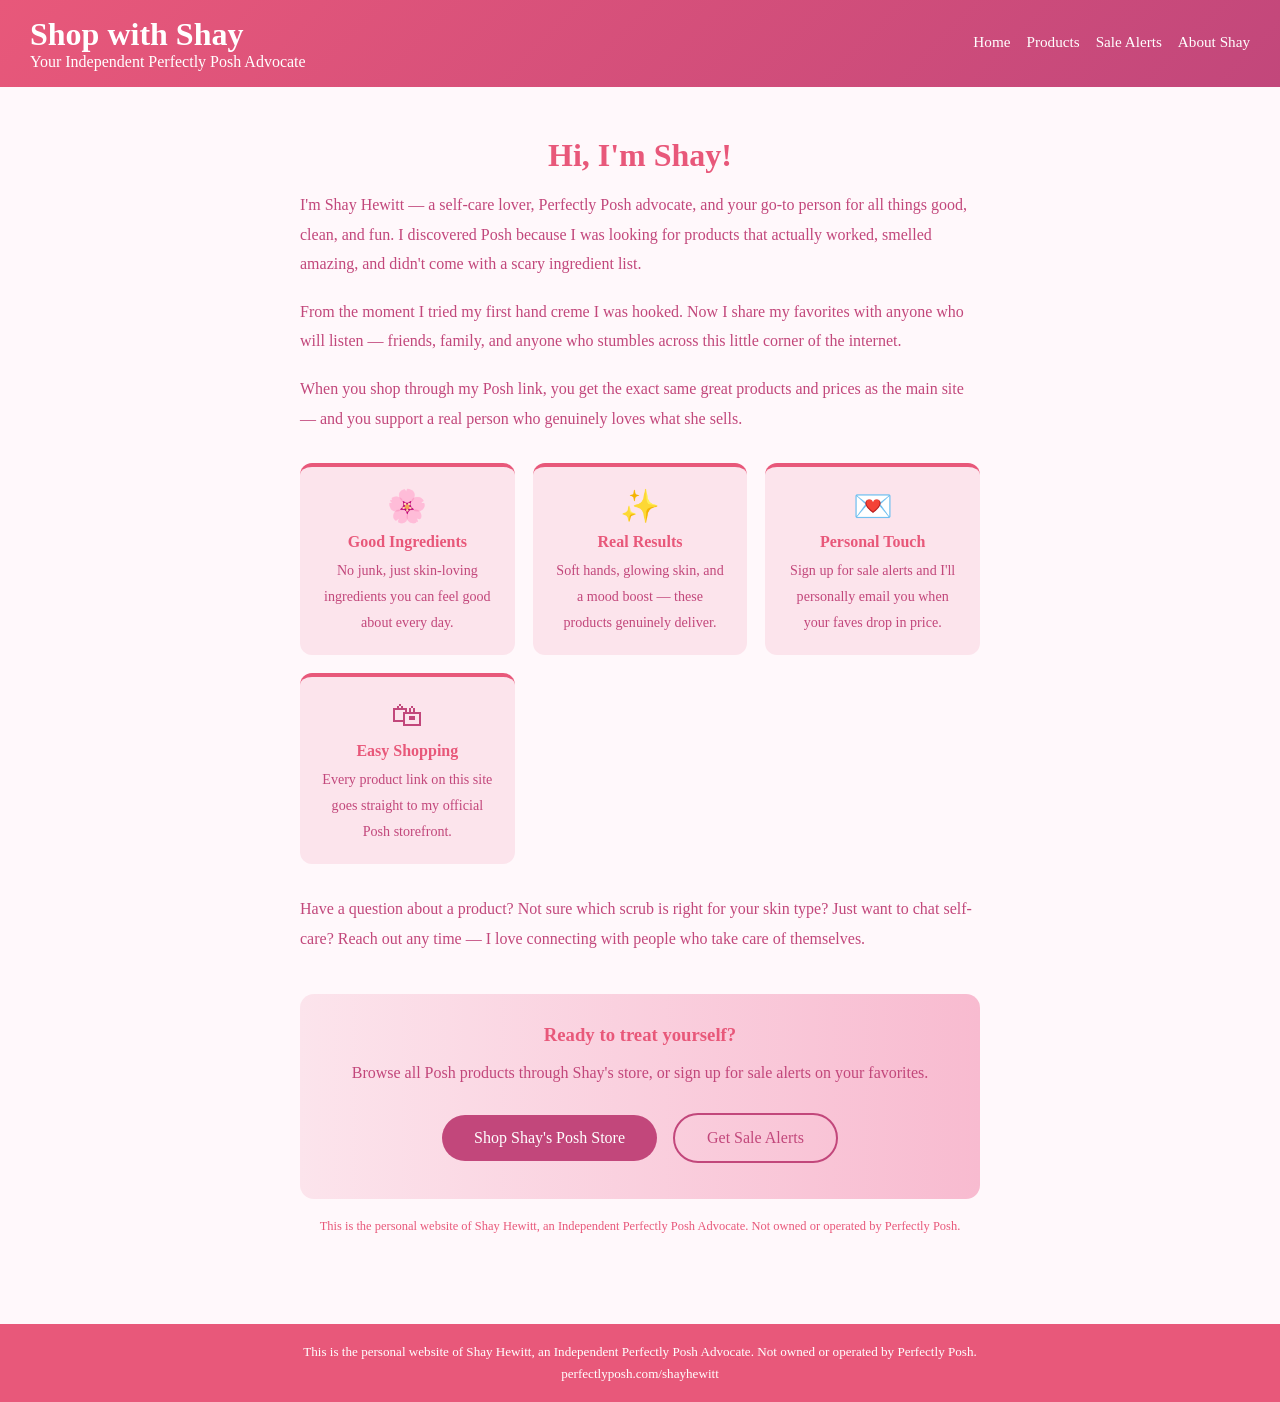
==== about.html @ 061cbfb7 "Add about.html" ====
<!DOCTYPE html>
<html lang="en">
<head>
  <meta charset="UTF-8"/>
  <meta name="viewport" content="width=device-width, initial-scale=1.0"/>
  <title>About Shay – Shop with Shay</title>
  <link rel="stylesheet" href="css/style.css"/>
  <style>
    .about-wrap { max-width:720px; margin:auto; padding:50px 20px; }
    .about-wrap h2 { color:#e8587a; font-size:2rem; margin-bottom:16px; text-align:center; }
    .about-wrap p { color:#c2477b; line-height:1.85; font-size:1rem; margin-bottom:18px; }
    .highlights { display:grid; grid-template-columns:repeat(auto-fit,minmax(200px,1fr)); gap:18px; margin:30px 0; }
    .highlight-box { background:#fce4ec; border-radius:12px; padding:20px; text-align:center; border-top:4px solid #e8587a; }
    .highlight-box .icon { font-size:2rem; margin-bottom:8px; }
    .highlight-box h4 { color:#e8587a; margin-bottom:6px; }
    .highlight-box p { color:#c2477b; font-size:0.88rem; margin:0; }
    .cta-block { background:linear-gradient(to right,#fce4ec,#f8bbd0); border-radius:14px; padding:30px; text-align:center; margin-top:40px; }
    .cta-block h3 { color:#e8587a; margin-bottom:12px; }
    .cta-block p { color:#c2477b; margin-bottom:20px; }
    .cta-block .btn { margin:6px; }
  </style>
</head>
<body>
<header>
  <div><h1>Shop with Shay</h1><p>Your Independent Perfectly Posh Advocate</p></div>
  <nav>
    <a href="index.html">Home</a>
    <a href="products.html">Products</a>
    <a href="alerts.html">Sale Alerts</a>
    <a href="about.html">About Shay</a>
  </nav>
</header>

<div class="about-wrap">
  <h2>Hi, I'm Shay!</h2>
  <p>I'm Shay Hewitt — a self-care lover, Perfectly Posh advocate, and your go-to person for all things good, clean, and fun. I discovered Posh because I was looking for products that actually worked, smelled amazing, and didn't come with a scary ingredient list.</p>
  <p>From the moment I tried my first hand creme I was hooked. Now I share my favorites with anyone who will listen — friends, family, and anyone who stumbles across this little corner of the internet.</p>
  <p>When you shop through my Posh link, you get the exact same great products and prices as the main site — and you support a real person who genuinely loves what she sells.</p>

  <div class="highlights">
    <div class="highlight-box">
      <div class="icon">&#127800;</div>
      <h4>Good Ingredients</h4>
      <p>No junk, just skin-loving ingredients you can feel good about every day.</p>
    </div>
    <div class="highlight-box">
      <div class="icon">&#10024;</div>
      <h4>Real Results</h4>
      <p>Soft hands, glowing skin, and a mood boost — these products genuinely deliver.</p>
    </div>
    <div class="highlight-box">
      <div class="icon">&#128140;</div>
      <h4>Personal Touch</h4>
      <p>Sign up for sale alerts and I'll personally email you when your faves drop in price.</p>
    </div>
    <div class="highlight-box">
      <div class="icon">&#128717;</div>
      <h4>Easy Shopping</h4>
      <p>Every product link on this site goes straight to my official Posh storefront.</p>
    </div>
  </div>

  <p>Have a question about a product? Not sure which scrub is right for your skin type? Just want to chat self-care? Reach out any time — I love connecting with people who take care of themselves.</p>

  <div class="cta-block">
    <h3>Ready to treat yourself?</h3>
    <p>Browse all Posh products through Shay's store, or sign up for sale alerts on your favorites.</p>
    <a class="btn" href="https://perfectlyposh.com/shayhewitt" target="_blank">Shop Shay's Posh Store</a>
    <a class="btn outline" href="alerts.html">Get Sale Alerts</a>
  </div>

  <small class="disclaimer" style="text-align:center;display:block;">
    This is the personal website of Shay Hewitt, an Independent Perfectly Posh Advocate. Not owned or operated by Perfectly Posh.
  </small>
</div>

<footer>
  <p>This is the personal website of Shay Hewitt, an Independent Perfectly Posh Advocate. Not owned or operated by Perfectly Posh.</p>
  <p style="margin-top:6px;"><a href="https://perfectlyposh.com/shayhewitt" target="_blank">perfectlyposh.com/shayhewitt</a></p>
</footer>
</body>
</html>
---- css/style.css ----
* { box-sizing: border-box; margin: 0; padding: 0; }

body {
  font-family: 'Georgia', serif;
  background: #fff8fb;
  color: #c2477b;
}

p, li, small, td, th { color: #c2477b; }
h1, h2, h3, h4, h5, h6 { color: #e8587a; }
a { color: #c2477b; text-decoration: none; }
a:hover { color: #a33568; }

/* Header */
header {
  background: linear-gradient(135deg, #e8587a, #c2477b);
  color: #fff;
  padding: 16px 30px;
  display: flex;
  align-items: center;
  justify-content: space-between;
  flex-wrap: wrap;
  gap: 10px;
}
header h1, header p { color: #fff; }
nav { display: flex; gap: 16px; flex-wrap: wrap; }
nav a {
  color: #fff;
  font-size: 0.95rem;
  border-bottom: 2px solid transparent;
  padding-bottom: 2px;
}
nav a:hover { border-color: #fff; }

/* Hero */
.hero {
  background: linear-gradient(to right, #fce4ec, #f8bbd0);
  text-align: center;
  padding: 60px 20px;
}
.hero h2 { font-size: 2rem; color: #e8587a; margin-bottom: 12px; }
.hero p { font-size: 1.1rem; color: #c2477b; max-width: 560px; margin: 0 auto 24px; }

/* Buttons */
.btn {
  display: inline-block;
  background: #c2477b;
  color: #fff !important;
  padding: 14px 32px;
  border-radius: 30px;
  text-decoration: none;
  font-size: 1rem;
  transition: background 0.2s;
  border: none;
  cursor: pointer;
}
.btn:hover { background: #a33568; }
.btn.outline {
  background: transparent;
  border: 2px solid #c2477b;
  color: #c2477b !important;
  margin-left: 10px;
}
.btn.outline:hover { background: #c2477b; color: #fff !important; }

/* Sections */
.section { padding: 50px 20px; max-width: 1000px; margin: auto; }
.section h3 { font-size: 1.5rem; color: #e8587a; margin-bottom: 20px; text-align: center; }

/* Cards */
.cards {
  display: grid;
  grid-template-columns: repeat(auto-fit, minmax(220px, 1fr));
  gap: 20px;
}
.card {
  background: #fff;
  border-radius: 12px;
  padding: 24px;
  text-align: center;
  box-shadow: 0 4px 16px rgba(194,71,123,0.1);
  border-top: 4px solid #f8bbd0;
}
.card h4 { color: #e8587a; margin-bottom: 8px; }
.card p { font-size: 0.9rem; color: #c2477b; margin-bottom: 16px; }

/* Forms */
.form-group { margin-bottom: 16px; }
.form-group label { font-weight: bold; display: block; color: #c2477b; }
input[type="email"] {
  width: 100%;
  padding: 10px 14px;
  border: 2px solid #f8bbd0;
  border-radius: 8px;
  font-size: 1rem;
  margin-top: 6px;
  color: #c2477b;
  outline: none;
}
input[type="email"]:focus { border-color: #c2477b; }
.checkbox-grid {
  display: grid;
  grid-template-columns: repeat(auto-fit, minmax(200px, 1fr));
  gap: 10px;
  margin-top: 8px;
}
.checkbox-grid label {
  font-weight: normal;
  background: #fce4ec;
  border-radius: 20px;
  padding: 8px 14px;
  cursor: pointer;
  display: flex;
  align-items: center;
  gap: 8px;
  color: #c2477b;
}
.checkbox-grid label:hover { background: #f8bbd0; }
#response { margin-top: 14px; font-weight: bold; color: #e8587a; }

/* Footer */
footer {
  background: #e8587a;
  color: #fff;
  text-align: center;
  padding: 20px;
  font-size: 0.82rem;
  margin-top: 40px;
}
footer p, footer a { color: #fff; }
footer a:hover { color: #fce4ec; }

small.disclaimer { display: block; margin-top: 20px; color: #e8587a; font-size: 0.78rem; }
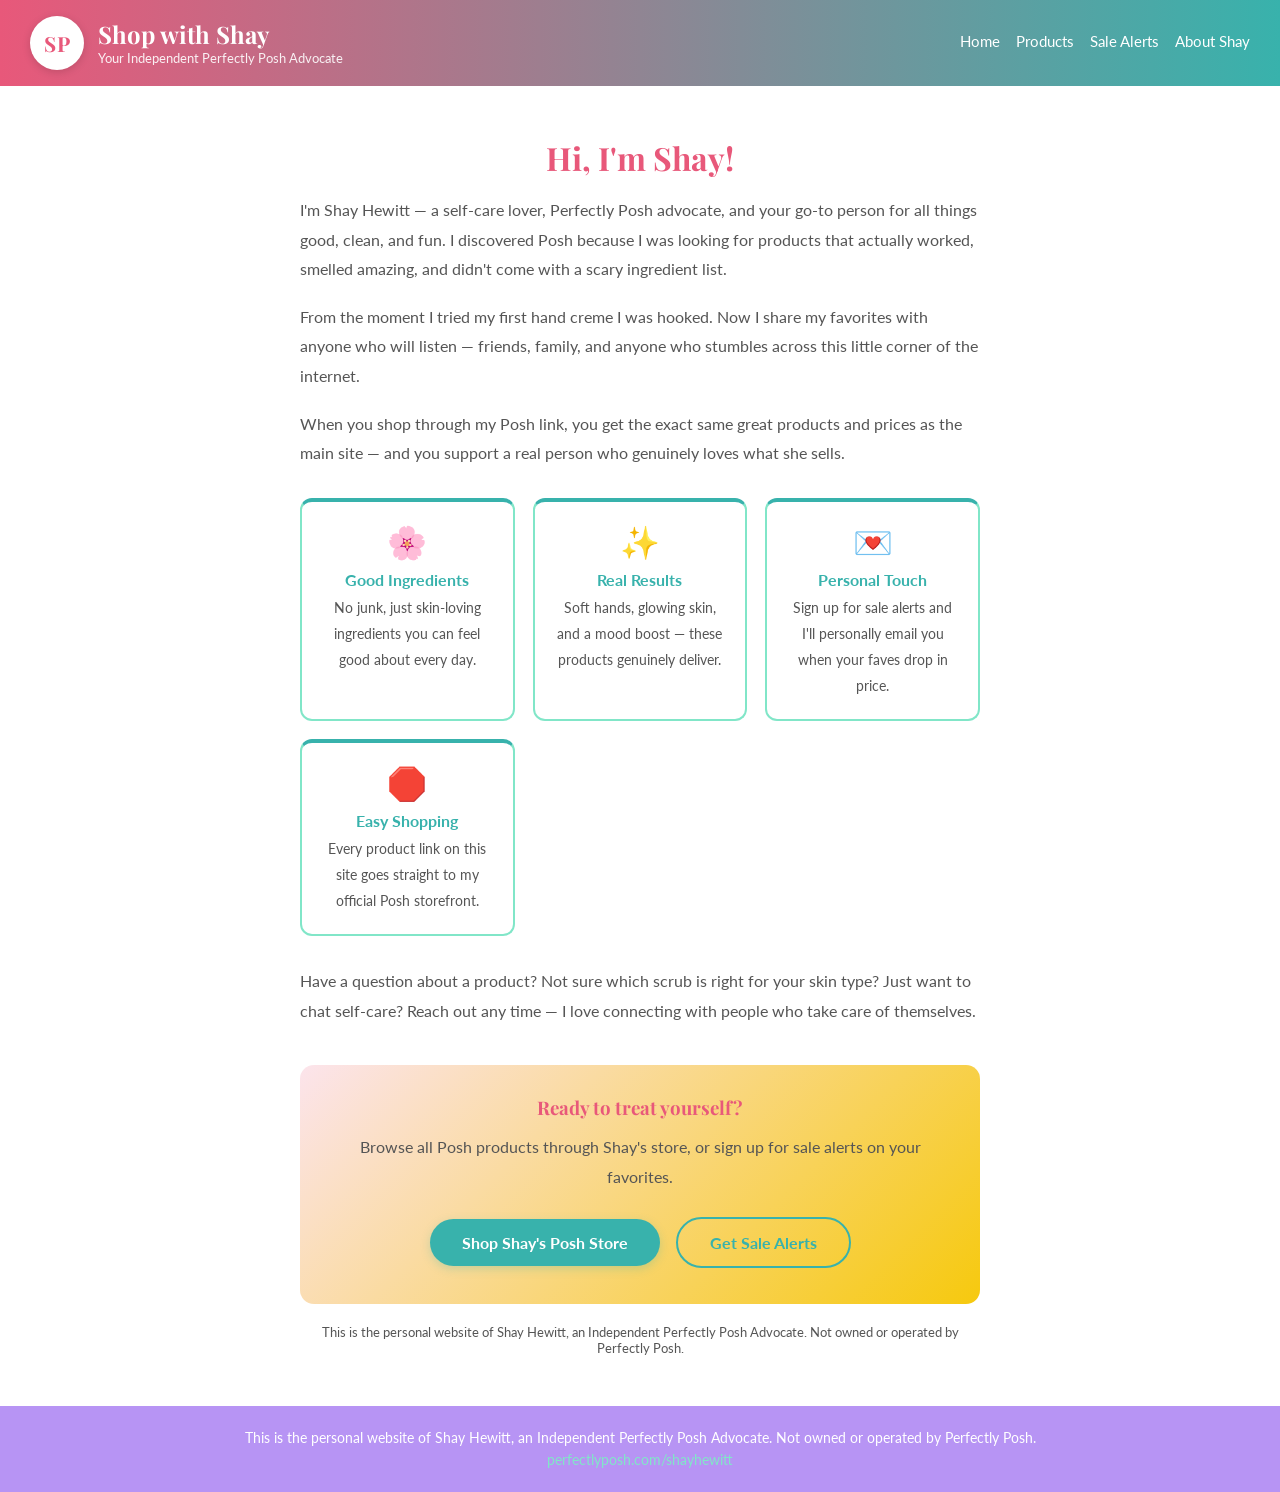
==== commit e6eed60c: "Update about.html with logo area, Posh color palette, and consistent styling" ====
--- a/about.html
+++ b/about.html
@@ -5,24 +5,33 @@
   <meta name="viewport" content="width=device-width, initial-scale=1.0"/>
   <title>About Shay – Shop with Shay</title>
   <link rel="stylesheet" href="css/style.css"/>
+  <link href="https://fonts.googleapis.com/css2?family=Playfair+Display:wght@600&family=Lato:wght@400;700&display=swap" rel="stylesheet"/>
   <style>
     .about-wrap { max-width:720px; margin:auto; padding:50px 20px; }
-    .about-wrap h2 { color:#e8587a; font-size:2rem; margin-bottom:16px; text-align:center; }
-    .about-wrap p { color:#c2477b; line-height:1.85; font-size:1rem; margin-bottom:18px; }
+    .about-wrap h2 { color: var(--posh-pink); font-size:2rem; margin-bottom:16px; text-align:center; font-family: 'Playfair Display', serif; }
+    .about-wrap p { color: #555; line-height:1.85; font-size:1rem; margin-bottom:18px; }
     .highlights { display:grid; grid-template-columns:repeat(auto-fit,minmax(200px,1fr)); gap:18px; margin:30px 0; }
-    .highlight-box { background:#fce4ec; border-radius:12px; padding:20px; text-align:center; border-top:4px solid #e8587a; }
+    .highlight-box { background:#fff; border:2px solid var(--posh-mint); border-radius:12px; padding:20px; text-align:center; border-top:4px solid var(--posh-teal); transition: all 0.2s; }
+    .highlight-box:hover { border-color: var(--posh-lavender); transform: translateY(-3px); box-shadow: 0 4px 15px rgba(129,230,200,0.2); }
     .highlight-box .icon { font-size:2rem; margin-bottom:8px; }
-    .highlight-box h4 { color:#e8587a; margin-bottom:6px; }
-    .highlight-box p { color:#c2477b; font-size:0.88rem; margin:0; }
-    .cta-block { background:linear-gradient(to right,#fce4ec,#f8bbd0); border-radius:14px; padding:30px; text-align:center; margin-top:40px; }
-    .cta-block h3 { color:#e8587a; margin-bottom:12px; }
-    .cta-block p { color:#c2477b; margin-bottom:20px; }
+    .highlight-box h4 { color: var(--posh-teal); margin-bottom:6px; }
+    .highlight-box p { color: #555; font-size:0.88rem; margin:0; }
+    .cta-block { background: linear-gradient(135deg, var(--posh-pink-light), var(--posh-gold)); border-radius:14px; padding:30px; text-align:center; margin-top:40px; }
+    .cta-block h3 { color: var(--posh-pink); margin-bottom:12px; font-family: 'Playfair Display', serif; }
+    .cta-block p { color: #555; margin-bottom:20px; }
     .cta-block .btn { margin:6px; }
   </style>
 </head>
 <body>
+
 <header>
-  <div><h1>Shop with Shay</h1><p>Your Independent Perfectly Posh Advocate</p></div>
+  <div class="logo-area">
+    <div class="logo-circle">SP</div>
+    <div class="logo-text">
+      <h1>Shop with Shay</h1>
+      <p>Your Independent Perfectly Posh Advocate</p>
+    </div>
+  </div>
   <nav>
     <a href="index.html">Home</a>
     <a href="products.html">Products</a>
@@ -39,22 +48,22 @@
 
   <div class="highlights">
     <div class="highlight-box">
-      <div class="icon">&#127800;</div>
+      <div class="icon">🌸</div>
       <h4>Good Ingredients</h4>
       <p>No junk, just skin-loving ingredients you can feel good about every day.</p>
     </div>
     <div class="highlight-box">
-      <div class="icon">&#10024;</div>
+      <div class="icon">✨</div>
       <h4>Real Results</h4>
       <p>Soft hands, glowing skin, and a mood boost — these products genuinely deliver.</p>
     </div>
     <div class="highlight-box">
-      <div class="icon">&#128140;</div>
+      <div class="icon">💌</div>
       <h4>Personal Touch</h4>
       <p>Sign up for sale alerts and I'll personally email you when your faves drop in price.</p>
     </div>
     <div class="highlight-box">
-      <div class="icon">&#128717;</div>
+      <div class="icon">🛑</div>
       <h4>Easy Shopping</h4>
       <p>Every product link on this site goes straight to my official Posh storefront.</p>
     </div>
@@ -69,7 +78,7 @@
     <a class="btn outline" href="alerts.html">Get Sale Alerts</a>
   </div>
 
-  <small class="disclaimer" style="text-align:center;display:block;">
+  <small class="disclaimer" style="text-align:center;display:block;margin-top:20px;">
     This is the personal website of Shay Hewitt, an Independent Perfectly Posh Advocate. Not owned or operated by Perfectly Posh.
   </small>
 </div>
@@ -78,5 +87,6 @@
   <p>This is the personal website of Shay Hewitt, an Independent Perfectly Posh Advocate. Not owned or operated by Perfectly Posh.</p>
   <p style="margin-top:6px;"><a href="https://perfectlyposh.com/shayhewitt" target="_blank">perfectlyposh.com/shayhewitt</a></p>
 </footer>
+
 </body>
 </html>
--- a/css/style.css
+++ b/css/style.css
@@ -1,19 +1,39 @@
+/* ═══════════════════════════════════════════════════════
+   Perfectly Posh Brand Colors
+   ═══════════════════════════════════════════════════════
+   Primary: Hot Pink #e8587a
+   Secondary: Teal #38b2ac  
+   Accent 1: Gold/Yellow #f6c90e
+   Accent 2: Lavender #b794f4
+   Accent 3: Mint #81e6c8
+   ═══════════════════════════════════════════════════════ */
+
+:root {
+  --posh-pink: #e8587a;
+  --posh-teal: #38b2ac;
+  --posh-gold: #f6c90e;
+  --posh-lavender: #b794f4;
+  --posh-mint: #81e6c8;
+  --posh-pink-light: #fce4ec;
+  --posh-pink-dark: #c2477b;
+}
+
 * { box-sizing: border-box; margin: 0; padding: 0; }
 
 body {
-  font-family: 'Georgia', serif;
-  background: #fff8fb;
-  color: #c2477b;
-}
-
-p, li, small, td, th { color: #c2477b; }
-h1, h2, h3, h4, h5, h6 { color: #e8587a; }
-a { color: #c2477b; text-decoration: none; }
-a:hover { color: #a33568; }
-
-/* Header */
+  font-family: 'Lato', 'Georgia', serif;
+  background: #fff;
+  color: #555;
+}
+
+p, li, small, td, th { color: #555; }
+h1, h2, h3, h4, h5, h6 { color: var(--posh-pink); }
+a { color: var(--posh-teal); text-decoration: none; }
+a:hover { color: var(--posh-pink); }
+
+/* ── Header (Posh gradient: pink → teal) ── */
 header {
-  background: linear-gradient(135deg, #e8587a, #c2477b);
+  background: linear-gradient(90deg, var(--posh-pink) 0%, var(--posh-teal) 100%);
   color: #fff;
   padding: 16px 30px;
   display: flex;
@@ -22,7 +42,45 @@
   flex-wrap: wrap;
   gap: 10px;
 }
-header h1, header p { color: #fff; }
+
+/* Logo area */
+.logo-area {
+  display: flex;
+  align-items: center;
+  gap: 14px;
+}
+
+.logo-circle {
+  width: 54px;
+  height: 54px;
+  border-radius: 50%;
+  background: #fff;
+  color: var(--posh-pink);
+  font-family: 'Playfair Display', serif;
+  font-size: 1.3rem;
+  font-weight: 700;
+  display: flex;
+  align-items: center;
+  justify-content: center;
+  flex-shrink: 0;
+  box-shadow: 0 2px 8px rgba(0,0,0,0.15);
+  letter-spacing: 1px;
+}
+
+.logo-text h1 {
+  font-family: 'Playfair Display', serif;
+  font-size: 1.5rem;
+  color: #fff;
+  margin: 0;
+  line-height: 1.2;
+}
+
+.logo-text p {
+  color: rgba(255,255,255,0.9);
+  font-size: 0.82rem;
+  margin: 2px 0 0;
+}
+
 nav { display: flex; gap: 16px; flex-wrap: wrap; }
 nav a {
   color: #fff;
@@ -30,104 +88,198 @@
   border-bottom: 2px solid transparent;
   padding-bottom: 2px;
 }
-nav a:hover { border-color: #fff; }
-
-/* Hero */
+nav a:hover { border-color: var(--posh-gold); }
+
+/* ── Hero ── */
 .hero {
-  background: linear-gradient(to right, #fce4ec, #f8bbd0);
-  text-align: center;
-  padding: 60px 20px;
-}
-.hero h2 { font-size: 2rem; color: #e8587a; margin-bottom: 12px; }
-.hero p { font-size: 1.1rem; color: #c2477b; max-width: 560px; margin: 0 auto 24px; }
-
-/* Buttons */
+  background: linear-gradient(135deg, var(--posh-pink-light) 0%, var(--posh-mint) 100%);
+  text-align: center;
+  padding: 70px 20px 60px;
+}
+
+.hero-badge {
+  display: inline-block;
+  background: #fff;
+  color: var(--posh-teal);
+  font-size: 0.82rem;
+  font-weight: 700;
+  letter-spacing: 0.06em;
+  text-transform: uppercase;
+  padding: 6px 18px;
+  border-radius: 20px;
+  margin-bottom: 20px;
+  box-shadow: 0 2px 8px rgba(56,178,172,0.2);
+}
+
+.hero h2 { 
+  font-family: 'Playfair Display', serif; 
+  font-size: 2.4rem; 
+  color: var(--posh-pink); 
+  margin-bottom: 14px; 
+}
+.hero p { 
+  font-size: 1.1rem; 
+  color: #555; 
+  max-width: 560px; 
+  margin: 0 auto 28px; 
+}
+
+.hero-buttons { display: flex; gap: 14px; justify-content: center; flex-wrap: wrap; }
+
+/* ── Buttons ── */
 .btn {
   display: inline-block;
-  background: #c2477b;
+  background: var(--posh-teal);
   color: #fff !important;
   padding: 14px 32px;
   border-radius: 30px;
   text-decoration: none;
   font-size: 1rem;
-  transition: background 0.2s;
-  border: none;
-  cursor: pointer;
-}
-.btn:hover { background: #a33568; }
+  font-weight: 700;
+  transition: all 0.2s;
+  box-shadow: 0 3px 10px rgba(56,178,172,0.25);
+}
+.btn:hover { 
+  background: var(--posh-pink); 
+  transform: translateY(-2px);
+  box-shadow: 0 5px 15px rgba(232,88,122,0.3);
+}
+
 .btn.outline {
   background: transparent;
-  border: 2px solid #c2477b;
-  color: #c2477b !important;
-  margin-left: 10px;
-}
-.btn.outline:hover { background: #c2477b; color: #fff !important; }
-
-/* Sections */
-.section { padding: 50px 20px; max-width: 1000px; margin: auto; }
-.section h3 { font-size: 1.5rem; color: #e8587a; margin-bottom: 20px; text-align: center; }
-
-/* Cards */
+  border: 2px solid var(--posh-teal);
+  color: var(--posh-teal) !important;
+  box-shadow: none;
+}
+.btn.outline:hover { 
+  background: var(--posh-teal); 
+  color: #fff !important; 
+}
+
+/* ── Cards Section ── */
+.section {
+  max-width: 1000px;
+  margin: 50px auto;
+  padding: 0 20px;
+}
+
+.section h3 {
+  font-family: 'Playfair Display', serif;
+  text-align: center;
+  font-size: 1.8rem;
+  color: var(--posh-pink);
+  margin-bottom: 30px;
+}
+
 .cards {
   display: grid;
-  grid-template-columns: repeat(auto-fit, minmax(220px, 1fr));
-  gap: 20px;
-}
+  grid-template-columns: repeat(auto-fit, minmax(210px, 1fr));
+  gap: 22px;
+}
+
 .card {
   background: #fff;
-  border-radius: 12px;
-  padding: 24px;
-  text-align: center;
-  box-shadow: 0 4px 16px rgba(194,71,123,0.1);
-  border-top: 4px solid #f8bbd0;
-}
-.card h4 { color: #e8587a; margin-bottom: 8px; }
-.card p { font-size: 0.9rem; color: #c2477b; margin-bottom: 16px; }
-
-/* Forms */
-.form-group { margin-bottom: 16px; }
-.form-group label { font-weight: bold; display: block; color: #c2477b; }
-input[type="email"] {
+  border: 2px solid var(--posh-mint);
+  border-radius: 14px;
+  padding: 26px 20px;
+  text-align: center;
+  box-shadow: 0 2px 12px rgba(129,230,200,0.15);
+  transition: all 0.2s;
+}
+.card:hover { 
+  transform: translateY(-4px); 
+  box-shadow: 0 6px 20px rgba(56,178,172,0.25);
+  border-color: var(--posh-teal);
+}
+
+.card-icon {
+  font-size: 2.4rem;
+  margin-bottom: 12px;
+}
+
+.card h4 {
+  font-family: 'Playfair Display', serif;
+  color: var(--posh-teal);
+  margin-bottom: 10px;
+  font-size: 1.15rem;
+}
+
+.card p {
+  font-size: 0.9rem;
+  color: #666;
+  margin-bottom: 18px;
+  line-height: 1.5;
+}
+
+/* ── Alert Band (pink → gold gradient) ── */
+.alert-band {
+  background: linear-gradient(135deg, var(--posh-pink) 0%, var(--posh-gold) 100%);
+  text-align: center;
+  padding: 50px 20px;
+  margin-top: 10px;
+}
+
+.alert-band h3 {
+  color: #fff;
+  font-family: 'Playfair Display', serif;
+  font-size: 1.6rem;
+  margin-bottom: 12px;
+}
+
+.alert-band p {
+  color: rgba(255,255,255,0.95);
+  margin-bottom: 22px;
+  font-size: 1.05rem;
+}
+
+.alert-band .btn {
+  background: #fff;
+  color: var(--posh-pink) !important;
+  box-shadow: 0 3px 12px rgba(0,0,0,0.15);
+}
+
+.alert-band .btn:hover {
+  background: var(--posh-lavender);
+  color: #fff !important;
+}
+
+/* ── Footer ── */
+footer {
+  background: var(--posh-lavender);
+  color: #fff;
+  text-align: center;
+  padding: 24px 20px;
+  font-size: 0.85rem;
+}
+
+footer p { color: #fff; }
+footer a { color: var(--posh-mint); }
+footer a:hover { color: #fff; }
+
+/* ── Forms ── */
+form { max-width: 480px; margin: 0 auto; }
+label { display: block; margin-bottom: 6px; color: var(--posh-pink); font-weight: 700; }
+input, select, textarea {
   width: 100%;
-  padding: 10px 14px;
-  border: 2px solid #f8bbd0;
+  padding: 12px 16px;
+  border: 2px solid var(--posh-mint);
   border-radius: 8px;
-  font-size: 1rem;
-  margin-top: 6px;
-  color: #c2477b;
+  margin-bottom: 16px;
+  font-size: 0.97rem;
+  background: #fff;
+  color: #333;
+}
+input:focus, select:focus, textarea:focus {
   outline: none;
-}
-input[type="email"]:focus { border-color: #c2477b; }
-.checkbox-grid {
-  display: grid;
-  grid-template-columns: repeat(auto-fit, minmax(200px, 1fr));
-  gap: 10px;
-  margin-top: 8px;
-}
-.checkbox-grid label {
-  font-weight: normal;
-  background: #fce4ec;
-  border-radius: 20px;
-  padding: 8px 14px;
-  cursor: pointer;
-  display: flex;
-  align-items: center;
-  gap: 8px;
-  color: #c2477b;
-}
-.checkbox-grid label:hover { background: #f8bbd0; }
-#response { margin-top: 14px; font-weight: bold; color: #e8587a; }
-
-/* Footer */
-footer {
-  background: #e8587a;
-  color: #fff;
-  text-align: center;
-  padding: 20px;
-  font-size: 0.82rem;
-  margin-top: 40px;
-}
-footer p, footer a { color: #fff; }
-footer a:hover { color: #fce4ec; }
-
-small.disclaimer { display: block; margin-top: 20px; color: #e8587a; font-size: 0.78rem; }
+  border-color: var(--posh-teal);
+  box-shadow: 0 0 0 3px rgba(56,178,172,0.15);
+}
+
+/* ── Responsive ── */
+@media (max-width: 600px) {
+  .logo-circle { width: 44px; height: 44px; font-size: 1rem; }
+  .logo-text h1 { font-size: 1.2rem; }
+  .hero h2 { font-size: 1.7rem; }
+  header { flex-direction: column; align-items: flex-start; }
+  nav { justify-content: flex-start; }
+}
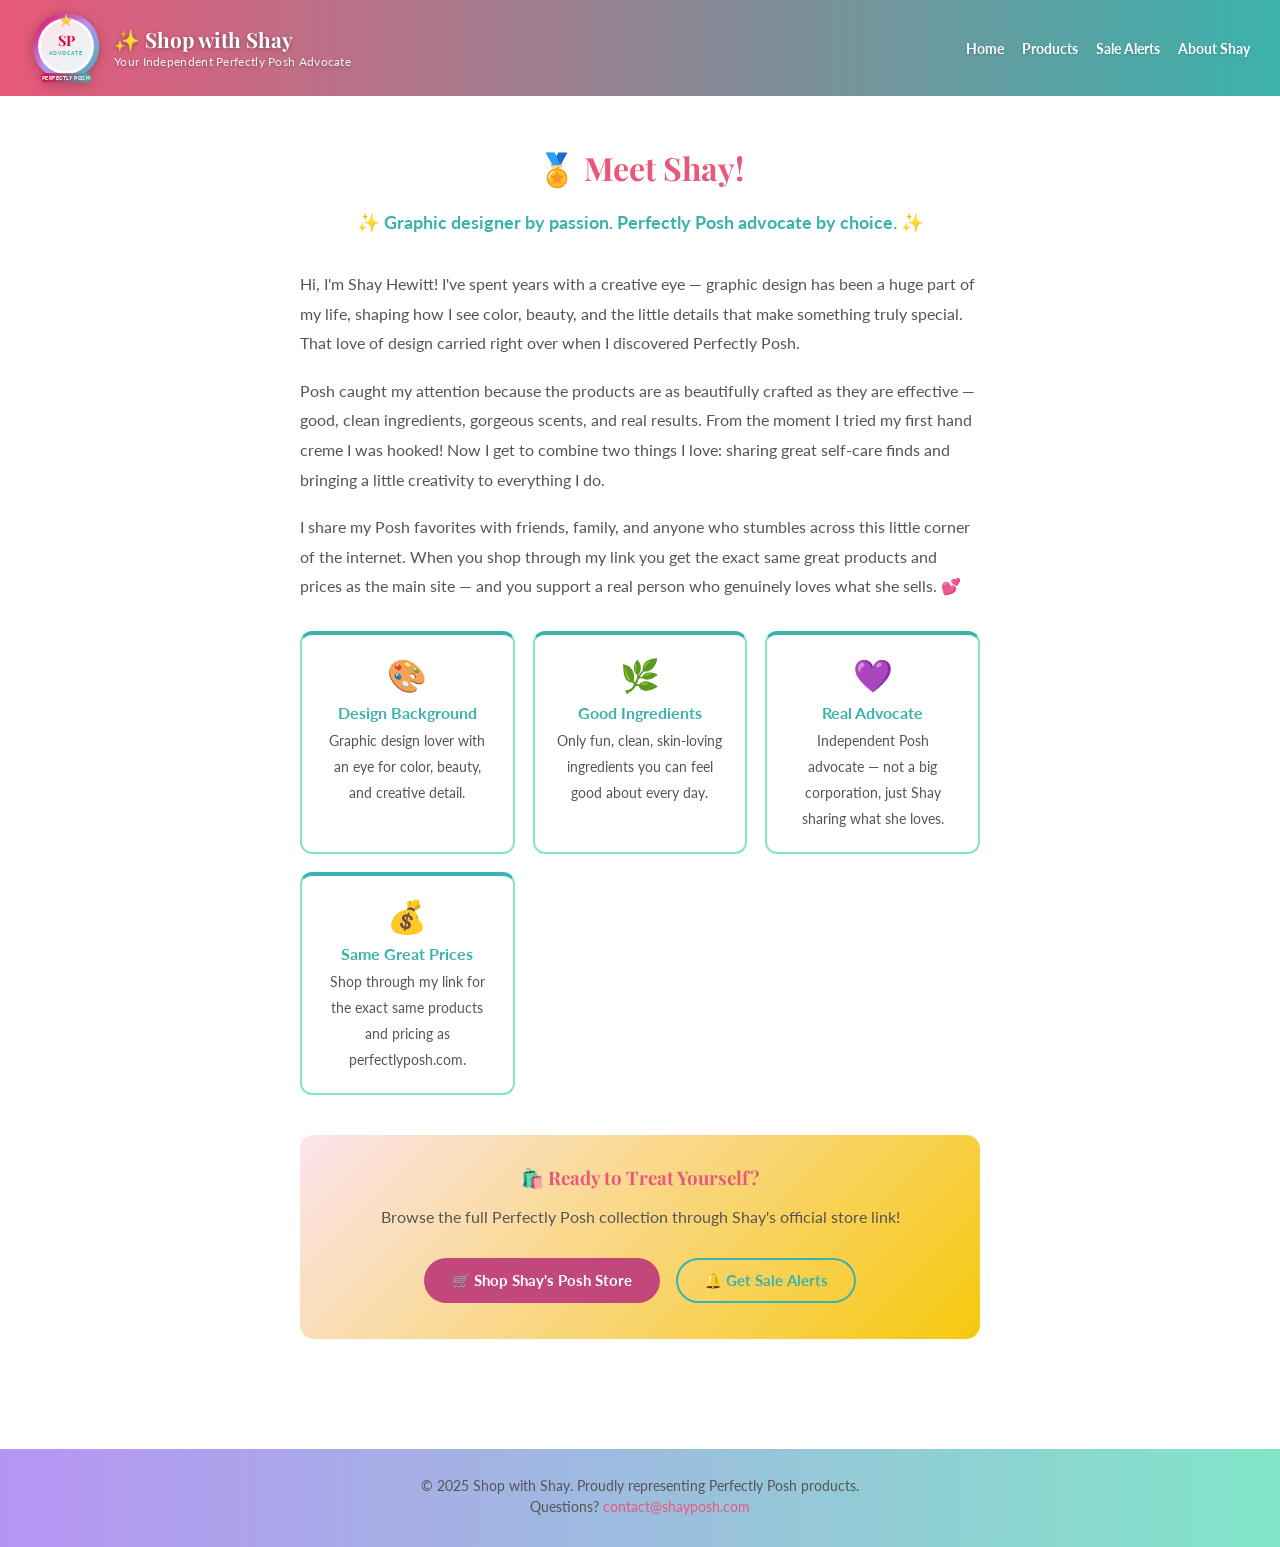
==== commit e4311819: "Add SP badge with gold star + pink-teal ring to about.html header" ====
--- a/about.html
+++ b/about.html
@@ -3,13 +3,14 @@
 <head>
   <meta charset="UTF-8"/>
   <meta name="viewport" content="width=device-width, initial-scale=1.0"/>
-  <title>About Shay – Shop with Shay</title>
+  <title>About Shay — Shop with Shay</title>
   <link rel="stylesheet" href="css/style.css"/>
   <link href="https://fonts.googleapis.com/css2?family=Playfair+Display:wght@600&family=Lato:wght@400;700&display=swap" rel="stylesheet"/>
   <style>
     .about-wrap { max-width:720px; margin:auto; padding:50px 20px; }
     .about-wrap h2 { color: var(--posh-pink); font-size:2rem; margin-bottom:16px; text-align:center; font-family: 'Playfair Display', serif; }
     .about-wrap p { color: #555; line-height:1.85; font-size:1rem; margin-bottom:18px; }
+    .about-wrap .tagline { font-size:1.15rem; color: var(--posh-teal); font-weight:700; text-align:center; margin-bottom:30px; }
     .highlights { display:grid; grid-template-columns:repeat(auto-fit,minmax(200px,1fr)); gap:18px; margin:30px 0; }
     .highlight-box { background:#fff; border:2px solid var(--posh-mint); border-radius:12px; padding:20px; text-align:center; border-top:4px solid var(--posh-teal); transition: all 0.2s; }
     .highlight-box:hover { border-color: var(--posh-lavender); transform: translateY(-3px); box-shadow: 0 4px 15px rgba(129,230,200,0.2); }
@@ -26,9 +27,33 @@
 
 <header>
   <div class="logo-area">
-    <div class="logo-circle">SP</div>
+    <svg class="advocate-badge" width="80" height="80" viewBox="0 0 80 80" xmlns="http://www.w3.org/2000/svg">
+      <defs>
+        <linearGradient id="ringGrad" x1="0%" y1="0%" x2="100%" y2="100%">
+          <stop offset="0%" style="stop-color:#e8004a;stop-opacity:1" />
+          <stop offset="50%" style="stop-color:#b794f4;stop-opacity:1" />
+          <stop offset="100%" style="stop-color:#3bb2ac;stop-opacity:1" />
+        </linearGradient>
+        <linearGradient id="innerGrad" x1="0%" y1="0%" x2="100%" y2="100%">
+          <stop offset="0%" style="stop-color:#fce4ec;stop-opacity:1" />
+          <stop offset="100%" style="stop-color:#e8f8f5;stop-opacity:1" />
+        </linearGradient>
+        <linearGradient id="ribbonGrad" x1="0%" y1="0%" x2="100%" y2="0%">
+          <stop offset="0%" style="stop-color:#e8004a;stop-opacity:1" />
+          <stop offset="100%" style="stop-color:#3bb2ac;stop-opacity:1" />
+        </linearGradient>
+      </defs>
+      <circle cx="40" cy="38" r="37" fill="url(#ringGrad)" />
+      <circle cx="40" cy="38" r="31" fill="#fff" />
+      <circle cx="40" cy="38" r="28" fill="url(#innerGrad)" />
+      <text x="40" y="34" font-family="Playfair Display, serif" font-size="16" font-weight="700" fill="#e8004a" text-anchor="middle" dominant-baseline="middle">SP</text>
+      <text x="40" y="48" font-family="Lato, sans-serif" font-size="6" font-weight="700" fill="#3bb2ac" text-anchor="middle" letter-spacing="1.2">ADVOCATE</text>
+      <rect x="12" y="68" width="56" height="10" rx="5" fill="url(#ribbonGrad)" />
+      <text x="40" y="75" font-family="Lato, sans-serif" font-size="5.5" font-weight="700" fill="#fff" text-anchor="middle" letter-spacing="0.5">PERFECTLY POSH</text>
+      <polygon points="40,2 41.8,7.5 47.5,7.5 43,11 44.8,16.5 40,13 35.2,16.5 37,11 32.5,7.5 38.2,7.5" fill="#f9c950" />
+    </svg>
     <div class="logo-text">
-      <h1>Shop with Shay</h1>
+      <h1>✨ Shop with Shay</h1>
       <p>Your Independent Perfectly Posh Advocate</p>
     </div>
   </div>
@@ -41,51 +66,49 @@
 </header>
 
 <div class="about-wrap">
-  <h2>Hi, I'm Shay!</h2>
-  <p>I'm Shay Hewitt — a self-care lover, Perfectly Posh advocate, and your go-to person for all things good, clean, and fun. I discovered Posh because I was looking for products that actually worked, smelled amazing, and didn't come with a scary ingredient list.</p>
-  <p>From the moment I tried my first hand creme I was hooked. Now I share my favorites with anyone who will listen — friends, family, and anyone who stumbles across this little corner of the internet.</p>
-  <p>When you shop through my Posh link, you get the exact same great products and prices as the main site — and you support a real person who genuinely loves what she sells.</p>
+  <h2>🏅 Meet Shay!</h2>
+  <p class="tagline">✨ Graphic designer by passion. Perfectly Posh advocate by choice. ✨</p>
+
+  <p>Hi, I'm Shay Hewitt! I've spent years with a creative eye — graphic design has been a huge part of my life, shaping how I see color, beauty, and the little details that make something truly special. That love of design carried right over when I discovered Perfectly Posh.</p>
+
+  <p>Posh caught my attention because the products are as beautifully crafted as they are effective — good, clean ingredients, gorgeous scents, and real results. From the moment I tried my first hand creme I was hooked! Now I get to combine two things I love: sharing great self-care finds and bringing a little creativity to everything I do.</p>
+
+  <p>I share my Posh favorites with friends, family, and anyone who stumbles across this little corner of the internet. When you shop through my link you get the exact same great products and prices as the main site — and you support a real person who genuinely loves what she sells. 💕</p>
 
   <div class="highlights">
     <div class="highlight-box">
-      <div class="icon">🌸</div>
-      <h4>Good Ingredients</h4>
-      <p>No junk, just skin-loving ingredients you can feel good about every day.</p>
+      <div class="icon">🎨</div>
+      <h4>Design Background</h4>
+      <p>Graphic design lover with an eye for color, beauty, and creative detail.</p>
     </div>
     <div class="highlight-box">
-      <div class="icon">✨</div>
-      <h4>Real Results</h4>
-      <p>Soft hands, glowing skin, and a mood boost — these products genuinely deliver.</p>
+      <div class="icon">🌿</div>
+      <h4>Good Ingredients</h4>
+      <p>Only fun, clean, skin-loving ingredients you can feel good about every day.</p>
     </div>
     <div class="highlight-box">
-      <div class="icon">💌</div>
-      <h4>Personal Touch</h4>
-      <p>Sign up for sale alerts and I'll personally email you when your faves drop in price.</p>
+      <div class="icon">💜</div>
+      <h4>Real Advocate</h4>
+      <p>Independent Posh advocate — not a big corporation, just Shay sharing what she loves.</p>
     </div>
     <div class="highlight-box">
-      <div class="icon">🛑</div>
-      <h4>Easy Shopping</h4>
-      <p>Every product link on this site goes straight to my official Posh storefront.</p>
+      <div class="icon">💰</div>
+      <h4>Same Great Prices</h4>
+      <p>Shop through my link for the exact same products and pricing as perfectlyposh.com.</p>
     </div>
   </div>
 
-  <p>Have a question about a product? Not sure which scrub is right for your skin type? Just want to chat self-care? Reach out any time — I love connecting with people who take care of themselves.</p>
-
   <div class="cta-block">
-    <h3>Ready to treat yourself?</h3>
-    <p>Browse all Posh products through Shay's store, or sign up for sale alerts on your favorites.</p>
-    <a class="btn" href="https://perfectlyposh.com/shayhewitt" target="_blank">Shop Shay's Posh Store</a>
-    <a class="btn outline" href="alerts.html">Get Sale Alerts</a>
+    <h3>🛍️ Ready to Treat Yourself?</h3>
+    <p>Browse the full Perfectly Posh collection through Shay's official store link!</p>
+    <a class="btn flashy cta" href="https://perfectlyposh.com/shaymatt" target="_blank">🛒 Shop Shay's Posh Store</a>
+    <a class="btn outline" href="alerts.html">🔔 Get Sale Alerts</a>
   </div>
-
-  <small class="disclaimer" style="text-align:center;display:block;margin-top:20px;">
-    This is the personal website of Shay Hewitt, an Independent Perfectly Posh Advocate. Not owned or operated by Perfectly Posh.
-  </small>
 </div>
 
 <footer>
-  <p>This is the personal website of Shay Hewitt, an Independent Perfectly Posh Advocate. Not owned or operated by Perfectly Posh.</p>
-  <p style="margin-top:6px;"><a href="https://perfectlyposh.com/shayhewitt" target="_blank">perfectlyposh.com/shayhewitt</a></p>
+  <p>&copy; 2025 Shop with Shay. Proudly representing Perfectly Posh products.</p>
+  <p>Questions? <a href="mailto:contact@shayposh.com">contact@shayposh.com</a></p>
 </footer>
 
 </body>
--- a/css/style.css
+++ b/css/style.css
@@ -1,16 +1,18 @@
-/* ═══════════════════════════════════════════════════════
-   Perfectly Posh Brand Colors
-   ═══════════════════════════════════════════════════════
-   Primary: Hot Pink #e8587a
-   Secondary: Teal #38b2ac  
-   Accent 1: Gold/Yellow #f6c90e
-   Accent 2: Lavender #b794f4
-   Accent 3: Mint #81e6c8
-   ═══════════════════════════════════════════════════════ */
+/*
+  Perfectly Posh Brand Colors
+  ---------------------------
+  Primary: Hot Pink #e8587a
+  Secondary: Teal #3bb2ac
+  Accent 1: Gold/Yellow #f6c90e
+  Accent 2: Lavender #b794f4
+  Accent 3: Mint #81e6c8
+  Accent 4: Pink Light #fce4ec
+  Accent 5: Pink Dark #c2477b
+*/
 
 :root {
   --posh-pink: #e8587a;
-  --posh-teal: #38b2ac;
+  --posh-teal: #3bb2ac;
   --posh-gold: #f6c90e;
   --posh-lavender: #b794f4;
   --posh-mint: #81e6c8;
@@ -21,7 +23,7 @@
 * { box-sizing: border-box; margin: 0; padding: 0; }
 
 body {
-  font-family: 'Lato', 'Georgia', serif;
+  font-family: 'Lato', Georgia, serif;
   background: #fff;
   color: #555;
 }
@@ -31,11 +33,11 @@
 a { color: var(--posh-teal); text-decoration: none; }
 a:hover { color: var(--posh-pink); }
 
-/* ── Header (Posh gradient: pink → teal) ── */
+/* === Header (Posh gradient: pink + teal) === */
 header {
   background: linear-gradient(90deg, var(--posh-pink) 0%, var(--posh-teal) 100%);
   color: #fff;
-  padding: 16px 30px;
+  padding: 12px 30px;
   display: flex;
   align-items: center;
   justify-content: space-between;
@@ -47,239 +49,189 @@
 .logo-area {
   display: flex;
   align-items: center;
-  gap: 14px;
-}
-
-.logo-circle {
-  width: 54px;
-  height: 54px;
-  border-radius: 50%;
-  background: #fff;
-  color: var(--posh-pink);
+  gap: 12px;
+}
+
+/* Advocate Badge SVG */
+.advocate-badge {
+  flex-shrink: 0;
+  width: 72px;
+  height: 72px;
+  filter: drop-shadow(0 2px 6px rgba(0,0,0,0.25));
+}
+
+/* Logo text next to badge */
+.logo-text h1 {
   font-family: 'Playfair Display', serif;
   font-size: 1.3rem;
   font-weight: 700;
+  color: #fff;
+  line-height: 1.2;
+  text-shadow: 0 1px 4px rgba(0,0,0,0.35);
+  margin: 0;
+}
+.logo-text p {
+  font-size: 0.75rem;
+  color: rgba(255,255,255,0.92);
+  text-shadow: 0 1px 3px rgba(0,0,0,0.3);
+  margin: 2px 0 0 0;
+  letter-spacing: 0.3px;
+}
+
+/* Nav */
+nav {
   display: flex;
-  align-items: center;
-  justify-content: center;
-  flex-shrink: 0;
-  box-shadow: 0 2px 8px rgba(0,0,0,0.15);
-  letter-spacing: 1px;
-}
-
-.logo-text h1 {
-  font-family: 'Playfair Display', serif;
-  font-size: 1.5rem;
-  color: #fff;
-  margin: 0;
-  line-height: 1.2;
-}
-
-.logo-text p {
-  color: rgba(255,255,255,0.9);
-  font-size: 0.82rem;
-  margin: 2px 0 0;
-}
-
-nav { display: flex; gap: 16px; flex-wrap: wrap; }
+  gap: 18px;
+  flex-wrap: wrap;
+}
 nav a {
   color: #fff;
-  font-size: 0.95rem;
-  border-bottom: 2px solid transparent;
-  padding-bottom: 2px;
-}
-nav a:hover { border-color: var(--posh-gold); }
-
-/* ── Hero ── */
+  font-weight: 700;
+  font-size: 0.9rem;
+  text-shadow: 0 1px 3px rgba(0,0,0,0.2);
+  transition: opacity 0.2s;
+}
+nav a:hover { opacity: 0.75; color: #fff; }
+
+/* === Hero === */
 .hero {
   background: linear-gradient(135deg, var(--posh-pink-light) 0%, var(--posh-mint) 100%);
   text-align: center;
   padding: 70px 20px 60px;
 }
-
 .hero-badge {
   display: inline-block;
   background: #fff;
-  color: var(--posh-teal);
-  font-size: 0.82rem;
-  font-weight: 700;
-  letter-spacing: 0.06em;
+  border: 2px solid var(--posh-pink);
+  color: var(--posh-pink);
+  border-radius: 999px;
+  font-size: 0.78rem;
+  font-weight: 700;
+  letter-spacing: 1.5px;
   text-transform: uppercase;
-  padding: 6px 18px;
-  border-radius: 20px;
+  padding: 5px 18px;
   margin-bottom: 20px;
-  box-shadow: 0 2px 8px rgba(56,178,172,0.2);
-}
-
-.hero h2 { 
-  font-family: 'Playfair Display', serif; 
-  font-size: 2.4rem; 
-  color: var(--posh-pink); 
-  margin-bottom: 14px; 
-}
-.hero p { 
-  font-size: 1.1rem; 
-  color: #555; 
-  max-width: 560px; 
-  margin: 0 auto 28px; 
-}
-
+}
+.hero h2 {
+  font-family: 'Playfair Display', serif;
+  font-size: 2.6rem;
+  color: var(--posh-pink-dark);
+  margin-bottom: 14px;
+}
+.hero p {
+  font-size: 1.05rem;
+  color: #555;
+  max-width: 520px;
+  margin: 0 auto 28px;
+  line-height: 1.7;
+}
 .hero-buttons { display: flex; gap: 14px; justify-content: center; flex-wrap: wrap; }
 
-/* ── Buttons ── */
+/* === Buttons === */
 .btn {
   display: inline-block;
+  padding: 11px 26px;
+  border-radius: 999px;
+  font-weight: 700;
+  font-size: 0.92rem;
+  cursor: pointer;
+  transition: all 0.2s;
+  border: 2px solid transparent;
   background: var(--posh-teal);
-  color: #fff !important;
-  padding: 14px 32px;
-  border-radius: 30px;
-  text-decoration: none;
-  font-size: 1rem;
-  font-weight: 700;
-  transition: all 0.2s;
-  box-shadow: 0 3px 10px rgba(56,178,172,0.25);
-}
-.btn:hover { 
-  background: var(--posh-pink); 
-  transform: translateY(-2px);
-  box-shadow: 0 5px 15px rgba(232,88,122,0.3);
-}
-
+  color: #fff;
+}
+.btn:hover { opacity: 0.85; transform: translateY(-2px); color: #fff; }
+.btn.flashy { background: var(--posh-pink); border-color: var(--posh-pink); color: #fff; }
 .btn.outline {
   background: transparent;
-  border: 2px solid var(--posh-teal);
-  color: var(--posh-teal) !important;
-  box-shadow: none;
-}
-.btn.outline:hover { 
-  background: var(--posh-teal); 
-  color: #fff !important; 
-}
-
-/* ── Cards Section ── */
+  border-color: var(--posh-teal);
+  color: var(--posh-teal);
+}
+.btn.outline:hover { background: var(--posh-teal); color: #fff; }
+.btn.cta { background: var(--posh-pink-dark); border-color: var(--posh-pink-dark); }
+
+/* === Sections === */
 .section {
-  max-width: 1000px;
+  max-width: 1100px;
   margin: 50px auto;
   padding: 0 20px;
-}
-
+  text-align: center;
+}
 .section h3 {
   font-family: 'Playfair Display', serif;
-  text-align: center;
   font-size: 1.8rem;
   color: var(--posh-pink);
   margin-bottom: 30px;
 }
 
+/* === Cards === */
 .cards {
   display: grid;
-  grid-template-columns: repeat(auto-fit, minmax(210px, 1fr));
-  gap: 22px;
-}
-
+  grid-template-columns: repeat(auto-fit, minmax(240px, 1fr));
+  gap: 24px;
+}
 .card {
   background: #fff;
   border: 2px solid var(--posh-mint);
+  border-top: 4px solid var(--posh-pink);
   border-radius: 14px;
-  padding: 26px 20px;
-  text-align: center;
-  box-shadow: 0 2px 12px rgba(129,230,200,0.15);
+  padding: 28px 20px;
+  text-align: center;
   transition: all 0.2s;
-}
-.card:hover { 
-  transform: translateY(-4px); 
-  box-shadow: 0 6px 20px rgba(56,178,172,0.25);
-  border-color: var(--posh-teal);
-}
-
-.card-icon {
-  font-size: 2.4rem;
+  box-shadow: 0 2px 10px rgba(232,88,122,0.07);
+}
+.card:hover {
+  transform: translateY(-4px);
+  box-shadow: 0 8px 24px rgba(59,178,172,0.15);
+  border-color: var(--posh-lavender);
+}
+.card-icon { font-size: 2.5rem; margin-bottom: 12px; }
+.card h4 { color: var(--posh-teal); margin-bottom: 10px; font-size: 1.1rem; }
+.card p { color: #555; font-size: 0.9rem; line-height: 1.6; margin-bottom: 18px; }
+
+/* === Smart Tips === */
+.smart-tips {
+  list-style: none;
+  background: linear-gradient(135deg, var(--posh-pink-light), var(--posh-mint));
+  border: 2px solid var(--posh-mint);
+  border-radius: 14px;
+  padding: 28px 36px;
+  text-align: left;
+  max-width: 600px;
+  margin: 0 auto;
+}
+.smart-tips li {
+  color: #555;
   margin-bottom: 12px;
-}
-
-.card h4 {
-  font-family: 'Playfair Display', serif;
-  color: var(--posh-teal);
-  margin-bottom: 10px;
-  font-size: 1.15rem;
-}
-
-.card p {
-  font-size: 0.9rem;
-  color: #666;
-  margin-bottom: 18px;
-  line-height: 1.5;
-}
-
-/* ── Alert Band (pink → gold gradient) ── */
-.alert-band {
-  background: linear-gradient(135deg, var(--posh-pink) 0%, var(--posh-gold) 100%);
-  text-align: center;
-  padding: 50px 20px;
-  margin-top: 10px;
-}
-
-.alert-band h3 {
-  color: #fff;
-  font-family: 'Playfair Display', serif;
-  font-size: 1.6rem;
-  margin-bottom: 12px;
-}
-
-.alert-band p {
-  color: rgba(255,255,255,0.95);
-  margin-bottom: 22px;
-  font-size: 1.05rem;
-}
-
-.alert-band .btn {
-  background: #fff;
-  color: var(--posh-pink) !important;
-  box-shadow: 0 3px 12px rgba(0,0,0,0.15);
-}
-
-.alert-band .btn:hover {
-  background: var(--posh-lavender);
-  color: #fff !important;
-}
-
-/* ── Footer ── */
+  font-size: 0.95rem;
+  line-height: 1.6;
+}
+.smart-tips li:last-child { margin-bottom: 0; }
+.smart-tips strong { color: var(--posh-pink-dark); }
+
+/* === Footer === */
 footer {
-  background: var(--posh-lavender);
-  color: #fff;
-  text-align: center;
-  padding: 24px 20px;
-  font-size: 0.85rem;
-}
-
-footer p { color: #fff; }
-footer a { color: var(--posh-mint); }
-footer a:hover { color: #fff; }
-
-/* ── Forms ── */
-form { max-width: 480px; margin: 0 auto; }
-label { display: block; margin-bottom: 6px; color: var(--posh-pink); font-weight: 700; }
-input, select, textarea {
-  width: 100%;
-  padding: 12px 16px;
-  border: 2px solid var(--posh-mint);
-  border-radius: 8px;
-  margin-bottom: 16px;
-  font-size: 0.97rem;
-  background: #fff;
-  color: #333;
-}
-input:focus, select:focus, textarea:focus {
-  outline: none;
-  border-color: var(--posh-teal);
-  box-shadow: 0 0 0 3px rgba(56,178,172,0.15);
-}
-
-/* ── Responsive ── */
+  background: linear-gradient(90deg, var(--posh-lavender) 0%, var(--posh-mint) 100%);
+  text-align: center;
+  padding: 28px 20px;
+  margin-top: 60px;
+}
+footer p { color: #555; font-size: 0.88rem; margin-bottom: 4px; }
+footer a { color: var(--posh-pink); }
+
+/* === Mobile === */
 @media (max-width: 600px) {
-  .logo-circle { width: 44px; height: 44px; font-size: 1rem; }
-  .logo-text h1 { font-size: 1.2rem; }
-  .hero h2 { font-size: 1.7rem; }
-  header { flex-direction: column; align-items: flex-start; }
-  nav { justify-content: flex-start; }
-}
+  header {
+    flex-direction: column;
+    align-items: flex-start;
+    padding: 14px 16px;
+    gap: 8px;
+  }
+  .logo-area { gap: 10px; }
+  .advocate-badge { width: 56px; height: 56px; }
+  .logo-text h1 { font-size: 1.05rem; }
+  .logo-text p { font-size: 0.68rem; }
+  nav { gap: 12px; }
+  .hero h2 { font-size: 1.8rem; }
+  .hero { padding: 50px 16px 40px; }
+}
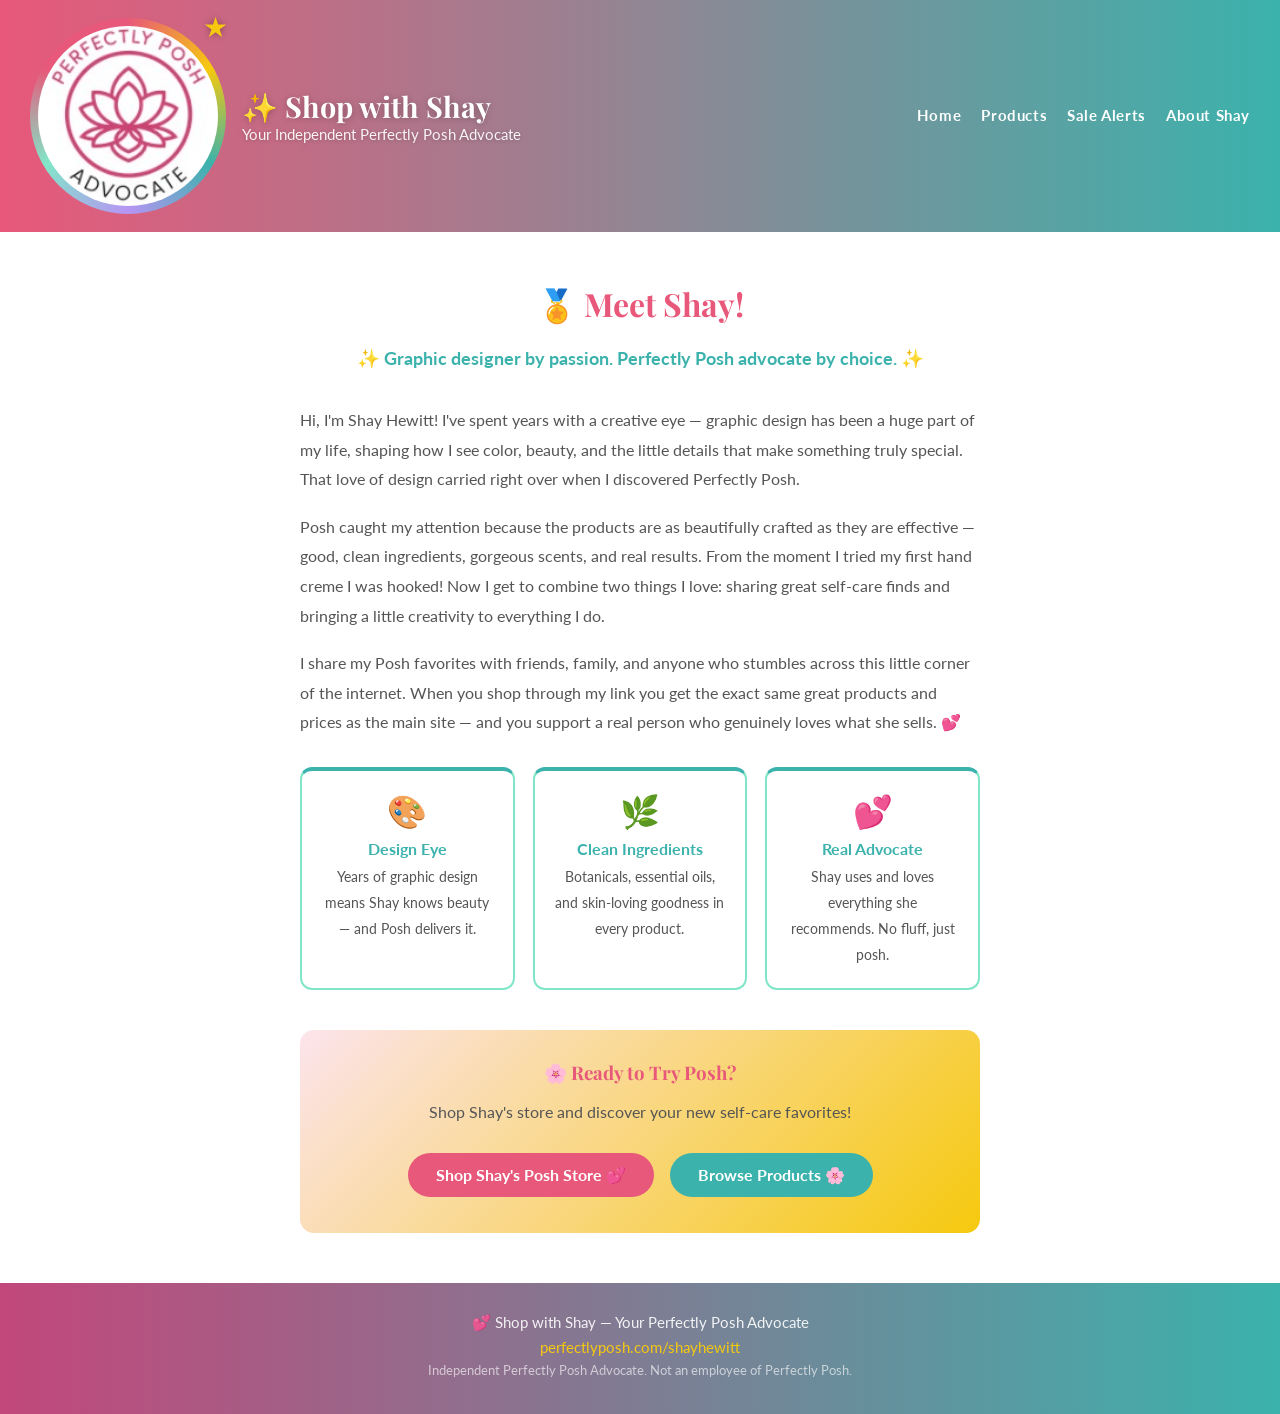
==== commit bbadecbf: "Fix links shaymatt → shayhewitt in about.html + update header" ====
--- a/about.html
+++ b/about.html
@@ -7,51 +7,35 @@
   <link rel="stylesheet" href="css/style.css"/>
   <link href="https://fonts.googleapis.com/css2?family=Playfair+Display:wght@600&family=Lato:wght@400;700&display=swap" rel="stylesheet"/>
   <style>
+    .badge-ring-wrap { position:relative; width:196px; height:196px; flex-shrink:0; display:block; }
+    .badge-ring-wrap::before { content:''; position:absolute; inset:0; border-radius:50%; background:conic-gradient(#e8587a 0deg,#f6c90e 60deg,#3bb2ac 120deg,#b794f4 180deg,#81e6c8 240deg,#e8587a 300deg,#e8587a 360deg); z-index:0; }
+    .badge-ring-wrap::after { content:'★'; position:absolute; top:-6px; right:-2px; font-size:28px; color:#f6c90e; text-shadow:0 0 6px rgba(0,0,0,0.35); z-index:3; line-height:1; }
+    .advocate-badge { position:absolute; inset:8px; width:calc(100% - 16px); height:calc(100% - 16px); border-radius:50%; object-fit:cover; background:#fff; display:block; z-index:1; }
+    a.badge-link { display:block; flex-shrink:0; line-height:0; text-decoration:none; }
     .about-wrap { max-width:720px; margin:auto; padding:50px 20px; }
-    .about-wrap h2 { color: var(--posh-pink); font-size:2rem; margin-bottom:16px; text-align:center; font-family: 'Playfair Display', serif; }
-    .about-wrap p { color: #555; line-height:1.85; font-size:1rem; margin-bottom:18px; }
-    .about-wrap .tagline { font-size:1.15rem; color: var(--posh-teal); font-weight:700; text-align:center; margin-bottom:30px; }
+    .about-wrap h2 { color:var(--posh-pink); font-size:2rem; margin-bottom:16px; text-align:center; font-family:'Playfair Display',serif; }
+    .about-wrap p { color:#555; line-height:1.85; font-size:1rem; margin-bottom:18px; }
+    .about-wrap .tagline { font-size:1.15rem; color:var(--posh-teal); font-weight:700; text-align:center; margin-bottom:30px; }
     .highlights { display:grid; grid-template-columns:repeat(auto-fit,minmax(200px,1fr)); gap:18px; margin:30px 0; }
-    .highlight-box { background:#fff; border:2px solid var(--posh-mint); border-radius:12px; padding:20px; text-align:center; border-top:4px solid var(--posh-teal); transition: all 0.2s; }
-    .highlight-box:hover { border-color: var(--posh-lavender); transform: translateY(-3px); box-shadow: 0 4px 15px rgba(129,230,200,0.2); }
+    .highlight-box { background:#fff; border:2px solid var(--posh-mint); border-radius:12px; padding:20px; text-align:center; border-top:4px solid var(--posh-teal); transition:all 0.2s; }
+    .highlight-box:hover { border-color:var(--posh-lavender); transform:translateY(-3px); box-shadow:0 4px 15px rgba(129,230,200,0.2); }
     .highlight-box .icon { font-size:2rem; margin-bottom:8px; }
-    .highlight-box h4 { color: var(--posh-teal); margin-bottom:6px; }
-    .highlight-box p { color: #555; font-size:0.88rem; margin:0; }
-    .cta-block { background: linear-gradient(135deg, var(--posh-pink-light), var(--posh-gold)); border-radius:14px; padding:30px; text-align:center; margin-top:40px; }
-    .cta-block h3 { color: var(--posh-pink); margin-bottom:12px; font-family: 'Playfair Display', serif; }
-    .cta-block p { color: #555; margin-bottom:20px; }
+    .highlight-box h4 { color:var(--posh-teal); margin-bottom:6px; }
+    .highlight-box p { color:#555; font-size:0.88rem; margin:0; }
+    .cta-block { background:linear-gradient(135deg,var(--posh-pink-light),var(--posh-gold)); border-radius:14px; padding:30px; text-align:center; margin-top:40px; }
+    .cta-block h3 { color:var(--posh-pink); margin-bottom:12px; font-family:'Playfair Display',serif; }
+    .cta-block p { color:#555; margin-bottom:20px; }
     .cta-block .btn { margin:6px; }
   </style>
 </head>
 <body>
-
 <header>
   <div class="logo-area">
-    <svg class="advocate-badge" width="80" height="80" viewBox="0 0 80 80" xmlns="http://www.w3.org/2000/svg">
-      <defs>
-        <linearGradient id="ringGrad" x1="0%" y1="0%" x2="100%" y2="100%">
-          <stop offset="0%" style="stop-color:#e8004a;stop-opacity:1" />
-          <stop offset="50%" style="stop-color:#b794f4;stop-opacity:1" />
-          <stop offset="100%" style="stop-color:#3bb2ac;stop-opacity:1" />
-        </linearGradient>
-        <linearGradient id="innerGrad" x1="0%" y1="0%" x2="100%" y2="100%">
-          <stop offset="0%" style="stop-color:#fce4ec;stop-opacity:1" />
-          <stop offset="100%" style="stop-color:#e8f8f5;stop-opacity:1" />
-        </linearGradient>
-        <linearGradient id="ribbonGrad" x1="0%" y1="0%" x2="100%" y2="0%">
-          <stop offset="0%" style="stop-color:#e8004a;stop-opacity:1" />
-          <stop offset="100%" style="stop-color:#3bb2ac;stop-opacity:1" />
-        </linearGradient>
-      </defs>
-      <circle cx="40" cy="38" r="37" fill="url(#ringGrad)" />
-      <circle cx="40" cy="38" r="31" fill="#fff" />
-      <circle cx="40" cy="38" r="28" fill="url(#innerGrad)" />
-      <text x="40" y="34" font-family="Playfair Display, serif" font-size="16" font-weight="700" fill="#e8004a" text-anchor="middle" dominant-baseline="middle">SP</text>
-      <text x="40" y="48" font-family="Lato, sans-serif" font-size="6" font-weight="700" fill="#3bb2ac" text-anchor="middle" letter-spacing="1.2">ADVOCATE</text>
-      <rect x="12" y="68" width="56" height="10" rx="5" fill="url(#ribbonGrad)" />
-      <text x="40" y="75" font-family="Lato, sans-serif" font-size="5.5" font-weight="700" fill="#fff" text-anchor="middle" letter-spacing="0.5">PERFECTLY POSH</text>
-      <polygon points="40,2 41.8,7.5 47.5,7.5 43,11 44.8,16.5 40,13 35.2,16.5 37,11 32.5,7.5 38.2,7.5" fill="#f9c950" />
-    </svg>
+    <a class="badge-link" href="https://perfectlyposh.com/shayhewitt" target="_blank" title="Shop Shay's Perfectly Posh Store">
+      <div class="badge-ring-wrap">
+        <img class="advocate-badge" src="images/PoshPA.jpg" alt="Perfectly Posh Advocate" onerror="this.style.display='none';" />
+      </div>
+    </a>
     <div class="logo-text">
       <h1>✨ Shop with Shay</h1>
       <p>Your Independent Perfectly Posh Advocate</p>
@@ -68,48 +52,40 @@
 <div class="about-wrap">
   <h2>🏅 Meet Shay!</h2>
   <p class="tagline">✨ Graphic designer by passion. Perfectly Posh advocate by choice. ✨</p>
-
   <p>Hi, I'm Shay Hewitt! I've spent years with a creative eye — graphic design has been a huge part of my life, shaping how I see color, beauty, and the little details that make something truly special. That love of design carried right over when I discovered Perfectly Posh.</p>
-
   <p>Posh caught my attention because the products are as beautifully crafted as they are effective — good, clean ingredients, gorgeous scents, and real results. From the moment I tried my first hand creme I was hooked! Now I get to combine two things I love: sharing great self-care finds and bringing a little creativity to everything I do.</p>
-
   <p>I share my Posh favorites with friends, family, and anyone who stumbles across this little corner of the internet. When you shop through my link you get the exact same great products and prices as the main site — and you support a real person who genuinely loves what she sells. 💕</p>
 
   <div class="highlights">
     <div class="highlight-box">
       <div class="icon">🎨</div>
-      <h4>Design Background</h4>
-      <p>Graphic design lover with an eye for color, beauty, and creative detail.</p>
+      <h4>Design Eye</h4>
+      <p>Years of graphic design means Shay knows beauty — and Posh delivers it.</p>
     </div>
     <div class="highlight-box">
       <div class="icon">🌿</div>
-      <h4>Good Ingredients</h4>
-      <p>Only fun, clean, skin-loving ingredients you can feel good about every day.</p>
+      <h4>Clean Ingredients</h4>
+      <p>Botanicals, essential oils, and skin-loving goodness in every product.</p>
     </div>
     <div class="highlight-box">
-      <div class="icon">💜</div>
+      <div class="icon">💕</div>
       <h4>Real Advocate</h4>
-      <p>Independent Posh advocate — not a big corporation, just Shay sharing what she loves.</p>
-    </div>
-    <div class="highlight-box">
-      <div class="icon">💰</div>
-      <h4>Same Great Prices</h4>
-      <p>Shop through my link for the exact same products and pricing as perfectlyposh.com.</p>
+      <p>Shay uses and loves everything she recommends. No fluff, just posh.</p>
     </div>
   </div>
 
   <div class="cta-block">
-    <h3>🛍️ Ready to Treat Yourself?</h3>
-    <p>Browse the full Perfectly Posh collection through Shay's official store link!</p>
-    <a class="btn flashy cta" href="https://perfectlyposh.com/shaymatt" target="_blank">🛒 Shop Shay's Posh Store</a>
-    <a class="btn outline" href="alerts.html">🔔 Get Sale Alerts</a>
+    <h3>🌸 Ready to Try Posh?</h3>
+    <p>Shop Shay's store and discover your new self-care favorites!</p>
+    <a href="https://perfectlyposh.com/shayhewitt" target="_blank" class="btn">Shop Shay's Posh Store 💕</a>
+    <a href="products.html" class="btn btn-secondary">Browse Products 🌸</a>
   </div>
 </div>
 
 <footer>
-  <p>&copy; 2025 Shop with Shay. Proudly representing Perfectly Posh products.</p>
-  <p>Questions? <a href="mailto:contact@shayposh.com">contact@shayposh.com</a></p>
+  <p>💕 Shop with Shay — Your Perfectly Posh Advocate</p>
+  <p><a href="https://perfectlyposh.com/shayhewitt" target="_blank">perfectlyposh.com/shayhewitt</a></p>
+  <p style="font-size:0.8rem; opacity:0.7;">Independent Perfectly Posh Advocate. Not an employee of Perfectly Posh.</p>
 </footer>
-
 </body>
 </html>
--- a/css/style.css
+++ b/css/style.css
@@ -9,7 +9,6 @@
   Accent 4: Pink Light #fce4ec
   Accent 5: Pink Dark #c2477b
 */
-
 :root {
   --posh-pink: #e8587a;
   --posh-teal: #3bb2ac;
@@ -19,25 +18,23 @@
   --posh-pink-light: #fce4ec;
   --posh-pink-dark: #c2477b;
 }
-
 * { box-sizing: border-box; margin: 0; padding: 0; }
-
 body {
   font-family: 'Lato', Georgia, serif;
   background: #fff;
   color: #555;
 }
-
 p, li, small, td, th { color: #555; }
 h1, h2, h3, h4, h5, h6 { color: var(--posh-pink); }
 a { color: var(--posh-teal); text-decoration: none; }
 a:hover { color: var(--posh-pink); }
 
-/* === Header (Posh gradient: pink + teal) === */
+/* === Header === */
 header {
   background: linear-gradient(90deg, var(--posh-pink) 0%, var(--posh-teal) 100%);
   color: #fff;
-  padding: 12px 30px;
+  padding: 18px 30px;
+  min-height: 120px;
   display: flex;
   align-items: center;
   justify-content: space-between;
@@ -45,193 +42,255 @@
   gap: 10px;
 }
 
-/* Logo area */
+/* === Logo area === */
 .logo-area {
   display: flex;
   align-items: center;
-  gap: 12px;
-}
-
-/* Advocate Badge SVG */
+  gap: 16px;
+}
+
+/* === Multicolor ring wrapper around logo === */
+.badge-ring-wrap {
+  position: relative;
+  width: 196px;
+  height: 196px;
+  flex-shrink: 0;
+  display: block;
+}
+.badge-ring-wrap::before {
+  content: '';
+  position: absolute;
+  inset: 0;
+  border-radius: 50%;
+  background: conic-gradient(
+    #e8587a   0deg,
+    #f6c90e  60deg,
+    #3bb2ac 120deg,
+    #b794f4 180deg,
+    #81e6c8 240deg,
+    #e8587a 300deg,
+    #e8587a 360deg
+  );
+  z-index: 0;
+  transition: filter 0.2s;
+}
+.badge-ring-wrap::after {
+  content: '★';
+  position: absolute;
+  top: -4px;
+  right: 0px;
+  font-size: 26px;
+  color: var(--posh-gold);
+  text-shadow: 0 1px 4px rgba(0,0,0,0.4);
+  z-index: 3;
+  line-height: 1;
+  pointer-events: none;
+}
+a.badge-link:hover .badge-ring-wrap::before {
+  filter: brightness(1.12) saturate(1.1);
+}
+a.badge-link {
+  display: block;
+  flex-shrink: 0;
+  line-height: 0;
+  text-decoration: none;
+}
+
+/* === Advocate badge image inside ring === */
 .advocate-badge {
-  flex-shrink: 0;
-  width: 72px;
-  height: 72px;
-  filter: drop-shadow(0 2px 6px rgba(0,0,0,0.25));
-}
-
-/* Logo text next to badge */
+  position: absolute;
+  inset: 8px;
+  width: calc(100% - 16px);
+  height: calc(100% - 16px);
+  border-radius: 50%;
+  object-fit: cover;
+  background: #fff;
+  display: block;
+  z-index: 1;
+  -webkit-backface-visibility: hidden;
+  backface-visibility: hidden;
+  transform: translateZ(0);
+  image-rendering: -webkit-optimize-contrast;
+  transition: transform 0.2s;
+}
+a.badge-link:hover .advocate-badge {
+  transform: translateZ(0) scale(1.04);
+}
+
+/* SVG fallback inside ring */
+.badge-fallback-svg {
+  position: absolute;
+  inset: 8px;
+  width: calc(100% - 16px);
+  height: calc(100% - 16px);
+  border-radius: 50%;
+  z-index: 1;
+  background: transparent;
+}
+
+/* === Logo text next to badge === */
 .logo-text h1 {
   font-family: 'Playfair Display', serif;
-  font-size: 1.3rem;
-  font-weight: 700;
-  color: #fff;
+  font-size: 1.8rem;
+  color: #fff;
+  text-shadow: 0 1px 6px rgba(0,0,0,0.25);
   line-height: 1.2;
-  text-shadow: 0 1px 4px rgba(0,0,0,0.35);
-  margin: 0;
 }
 .logo-text p {
-  font-size: 0.75rem;
+  font-size: 0.95rem;
   color: rgba(255,255,255,0.92);
-  text-shadow: 0 1px 3px rgba(0,0,0,0.3);
-  margin: 2px 0 0 0;
-  letter-spacing: 0.3px;
-}
-
-/* Nav */
+  text-shadow: 0 1px 4px rgba(0,0,0,0.2);
+  margin-top: 2px;
+}
+
+/* === Nav === */
 nav {
   display: flex;
-  gap: 18px;
+  gap: 20px;
   flex-wrap: wrap;
 }
 nav a {
   color: #fff;
   font-weight: 700;
-  font-size: 0.9rem;
-  text-shadow: 0 1px 3px rgba(0,0,0,0.2);
-  transition: opacity 0.2s;
-}
-nav a:hover { opacity: 0.75; color: #fff; }
+  font-size: 0.95rem;
+  letter-spacing: 0.04em;
+  padding: 4px 0;
+  border-bottom: 2px solid transparent;
+  transition: border-color 0.2s;
+}
+nav a:hover {
+  color: #fff;
+  border-bottom-color: var(--posh-gold);
+}
 
 /* === Hero === */
 .hero {
-  background: linear-gradient(135deg, var(--posh-pink-light) 0%, var(--posh-mint) 100%);
-  text-align: center;
-  padding: 70px 20px 60px;
-}
-.hero-badge {
-  display: inline-block;
-  background: #fff;
-  border: 2px solid var(--posh-pink);
-  color: var(--posh-pink);
-  border-radius: 999px;
-  font-size: 0.78rem;
-  font-weight: 700;
-  letter-spacing: 1.5px;
-  text-transform: uppercase;
-  padding: 5px 18px;
-  margin-bottom: 20px;
+  text-align: center;
+  padding: 60px 20px;
+  background: linear-gradient(135deg, var(--posh-pink-light) 0%, #e8f8f5 100%);
 }
 .hero h2 {
   font-family: 'Playfair Display', serif;
-  font-size: 2.6rem;
-  color: var(--posh-pink-dark);
-  margin-bottom: 14px;
+  font-size: 2.2rem;
+  margin-bottom: 16px;
 }
 .hero p {
-  font-size: 1.05rem;
-  color: #555;
-  max-width: 520px;
+  font-size: 1.1rem;
+  max-width: 600px;
   margin: 0 auto 28px;
-  line-height: 1.7;
-}
-.hero-buttons { display: flex; gap: 14px; justify-content: center; flex-wrap: wrap; }
+}
 
 /* === Buttons === */
 .btn {
   display: inline-block;
-  padding: 11px 26px;
-  border-radius: 999px;
+  background: var(--posh-pink);
+  color: #fff;
+  padding: 12px 28px;
+  border-radius: 30px;
   font-weight: 700;
-  font-size: 0.92rem;
-  cursor: pointer;
-  transition: all 0.2s;
-  border: 2px solid transparent;
+  font-size: 1rem;
+  transition: background 0.2s, transform 0.15s;
+  margin: 6px;
+}
+.btn:hover {
+  background: var(--posh-pink-dark);
+  color: #fff;
+  transform: translateY(-2px);
+}
+.btn-secondary {
   background: var(--posh-teal);
-  color: #fff;
-}
-.btn:hover { opacity: 0.85; transform: translateY(-2px); color: #fff; }
-.btn.flashy { background: var(--posh-pink); border-color: var(--posh-pink); color: #fff; }
-.btn.outline {
-  background: transparent;
-  border-color: var(--posh-teal);
-  color: var(--posh-teal);
-}
-.btn.outline:hover { background: var(--posh-teal); color: #fff; }
-.btn.cta { background: var(--posh-pink-dark); border-color: var(--posh-pink-dark); }
-
-/* === Sections === */
-.section {
+}
+.btn-secondary:hover {
+  background: #2a9a93;
+}
+
+/* === Features grid === */
+.features {
+  display: grid;
+  grid-template-columns: repeat(auto-fit, minmax(220px, 1fr));
+  gap: 24px;
+  padding: 50px 30px;
   max-width: 1100px;
-  margin: 50px auto;
-  padding: 0 20px;
-  text-align: center;
-}
-.section h3 {
-  font-family: 'Playfair Display', serif;
-  font-size: 1.8rem;
-  color: var(--posh-pink);
-  margin-bottom: 30px;
-}
-
-/* === Cards === */
-.cards {
-  display: grid;
-  grid-template-columns: repeat(auto-fit, minmax(240px, 1fr));
-  gap: 24px;
-}
-.card {
+  margin: 0 auto;
+}
+.feature-card {
   background: #fff;
-  border: 2px solid var(--posh-mint);
-  border-top: 4px solid var(--posh-pink);
-  border-radius: 14px;
-  padding: 28px 20px;
-  text-align: center;
-  transition: all 0.2s;
-  box-shadow: 0 2px 10px rgba(232,88,122,0.07);
-}
-.card:hover {
-  transform: translateY(-4px);
-  box-shadow: 0 8px 24px rgba(59,178,172,0.15);
-  border-color: var(--posh-lavender);
-}
-.card-icon { font-size: 2.5rem; margin-bottom: 12px; }
-.card h4 { color: var(--posh-teal); margin-bottom: 10px; font-size: 1.1rem; }
-.card p { color: #555; font-size: 0.9rem; line-height: 1.6; margin-bottom: 18px; }
-
-/* === Smart Tips === */
-.smart-tips {
-  list-style: none;
-  background: linear-gradient(135deg, var(--posh-pink-light), var(--posh-mint));
-  border: 2px solid var(--posh-mint);
-  border-radius: 14px;
-  padding: 28px 36px;
-  text-align: left;
-  max-width: 600px;
-  margin: 0 auto;
-}
-.smart-tips li {
-  color: #555;
+  border: 1.5px solid var(--posh-pink-light);
+  border-radius: 16px;
+  padding: 28px 22px;
+  text-align: center;
+  box-shadow: 0 2px 12px rgba(232,88,122,0.08);
+  transition: box-shadow 0.2s, transform 0.2s;
+}
+.feature-card:hover {
+  box-shadow: 0 6px 24px rgba(232,88,122,0.16);
+  transform: translateY(-3px);
+}
+.feature-icon {
+  font-size: 2.2rem;
   margin-bottom: 12px;
-  font-size: 0.95rem;
-  line-height: 1.6;
-}
-.smart-tips li:last-child { margin-bottom: 0; }
-.smart-tips strong { color: var(--posh-pink-dark); }
+}
+.feature-card h3 {
+  font-family: 'Playfair Display', serif;
+  font-size: 1.15rem;
+  margin-bottom: 8px;
+}
+
+/* === CTA banner === */
+.cta-banner {
+  background: linear-gradient(90deg, var(--posh-teal) 0%, var(--posh-lavender) 100%);
+  color: #fff;
+  text-align: center;
+  padding: 50px 20px;
+}
+.cta-banner h2 {
+  color: #fff;
+  font-family: 'Playfair Display', serif;
+  font-size: 1.9rem;
+  margin-bottom: 14px;
+}
+.cta-banner p {
+  color: rgba(255,255,255,0.92);
+  font-size: 1.05rem;
+  margin-bottom: 22px;
+}
 
 /* === Footer === */
 footer {
-  background: linear-gradient(90deg, var(--posh-lavender) 0%, var(--posh-mint) 100%);
-  text-align: center;
-  padding: 28px 20px;
-  margin-top: 60px;
-}
-footer p { color: #555; font-size: 0.88rem; margin-bottom: 4px; }
-footer a { color: var(--posh-pink); }
+  background: linear-gradient(90deg, var(--posh-pink-dark) 0%, var(--posh-teal) 100%);
+  color: #fff;
+  text-align: center;
+  padding: 30px 20px;
+}
+footer p {
+  color: rgba(255,255,255,0.9);
+  margin-bottom: 6px;
+  font-size: 0.95rem;
+}
+footer a {
+  color: var(--posh-gold);
+}
+footer a:hover {
+  color: #fff;
+}
 
 /* === Mobile === */
 @media (max-width: 600px) {
+  .logo-area {
+    flex-direction: column;
+    text-align: center;
+  }
   header {
-    flex-direction: column;
-    align-items: flex-start;
-    padding: 14px 16px;
-    gap: 8px;
-  }
-  .logo-area { gap: 10px; }
-  .advocate-badge { width: 56px; height: 56px; }
-  .logo-text h1 { font-size: 1.05rem; }
-  .logo-text p { font-size: 0.68rem; }
-  nav { gap: 12px; }
-  .hero h2 { font-size: 1.8rem; }
-  .hero { padding: 50px 16px 40px; }
-}
+    justify-content: center;
+  }
+  nav {
+    justify-content: center;
+  }
+  .badge-ring-wrap {
+    width: 150px;
+    height: 150px;
+  }
+  .logo-text h1 {
+    font-size: 1.4rem;
+  }
+}
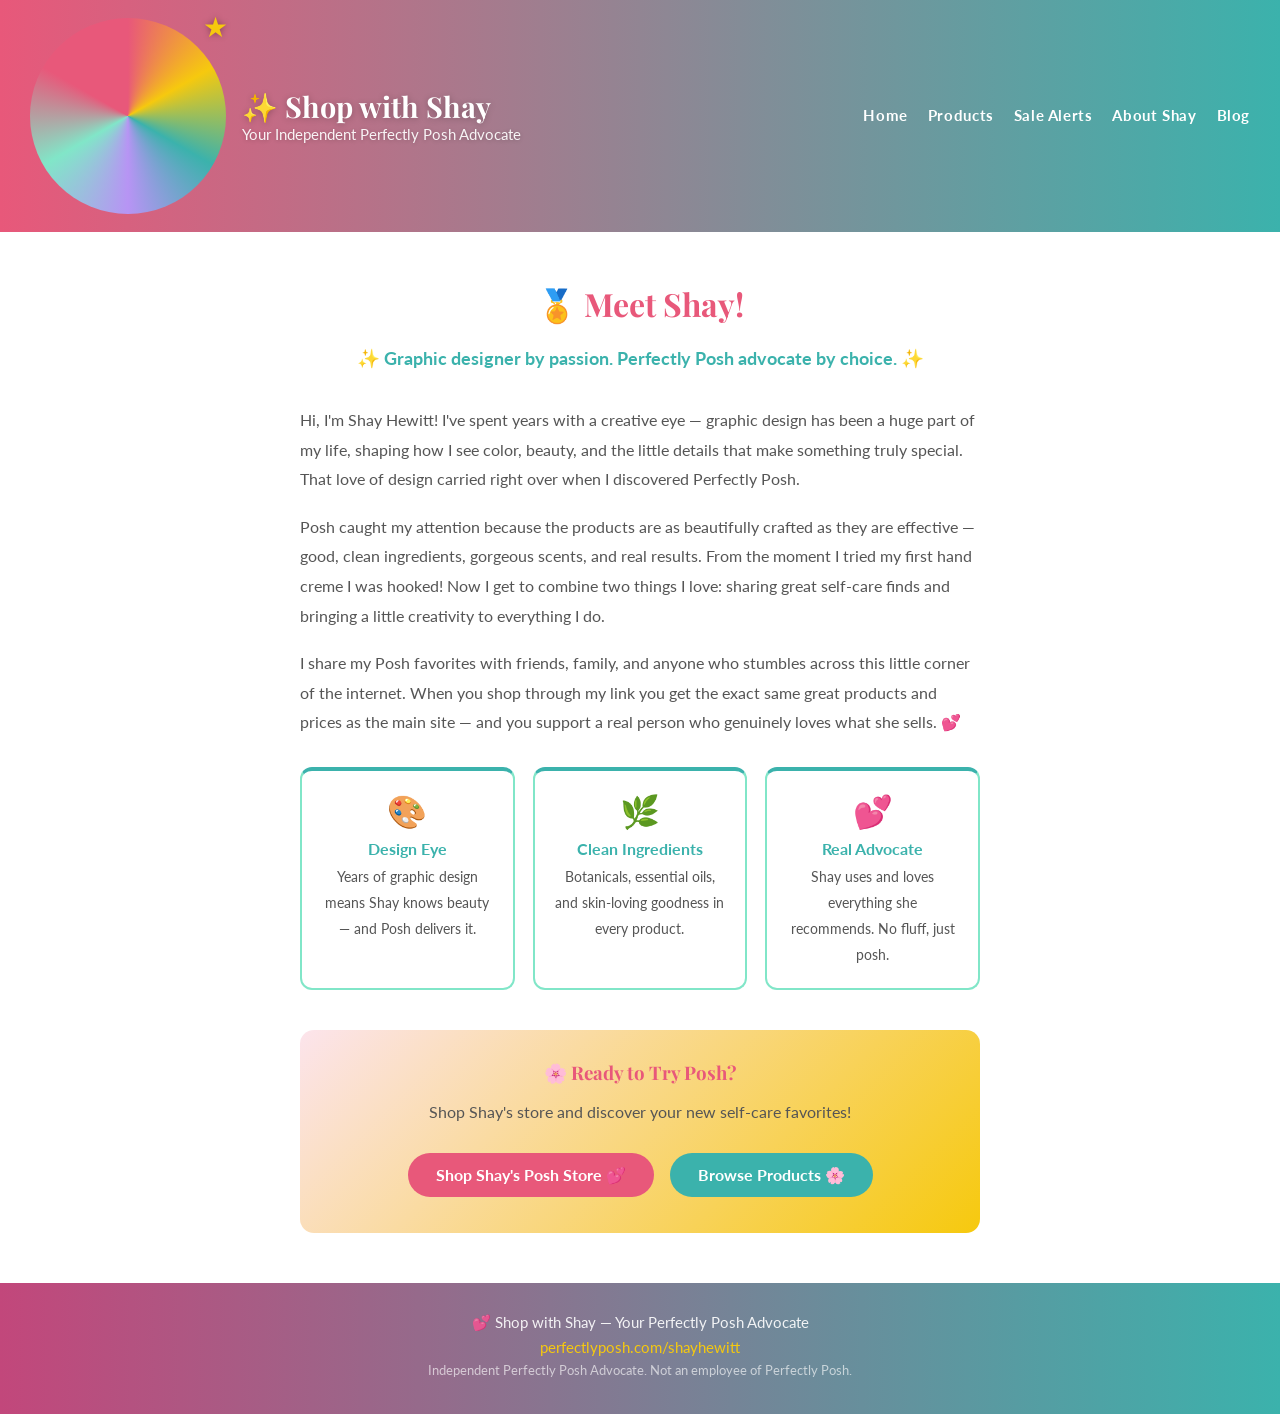
==== commit 12c2991a: "Update advocate badge image in about.html" ====
--- a/about.html
+++ b/about.html
@@ -33,7 +33,7 @@
   <div class="logo-area">
     <a class="badge-link" href="https://perfectlyposh.com/shayhewitt" target="_blank" title="Shop Shay's Perfectly Posh Store">
       <div class="badge-ring-wrap">
-        <img class="advocate-badge" src="images/PoshPA.jpg" alt="Perfectly Posh Advocate" onerror="this.style.display='none';" />
+        <img class="advocate-badge" src="images/shppa.jpg" alt="Perfectly Posh Advocate" onerror="this.style.display='none';" />
       </div>
     </a>
     <div class="logo-text">
@@ -45,7 +45,7 @@
     <a href="index.html">Home</a>
     <a href="products.html">Products</a>
     <a href="alerts.html">Sale Alerts</a>
-    <a href="about.html">About Shay</a>
+    <a href="about.html">About Shay</a>           <a href="blog.html">Blog</a>
   </nav>
 </header>
 
--- a/css/style.css
+++ b/css/style.css
@@ -52,8 +52,7 @@
 /* === Multicolor ring wrapper around logo === */
 .badge-ring-wrap {
   position: relative;
-  width: 196px;
-  height: 196px;
+  width: 30px;  height: 196px;
   flex-shrink: 0;
   display: block;
 }
